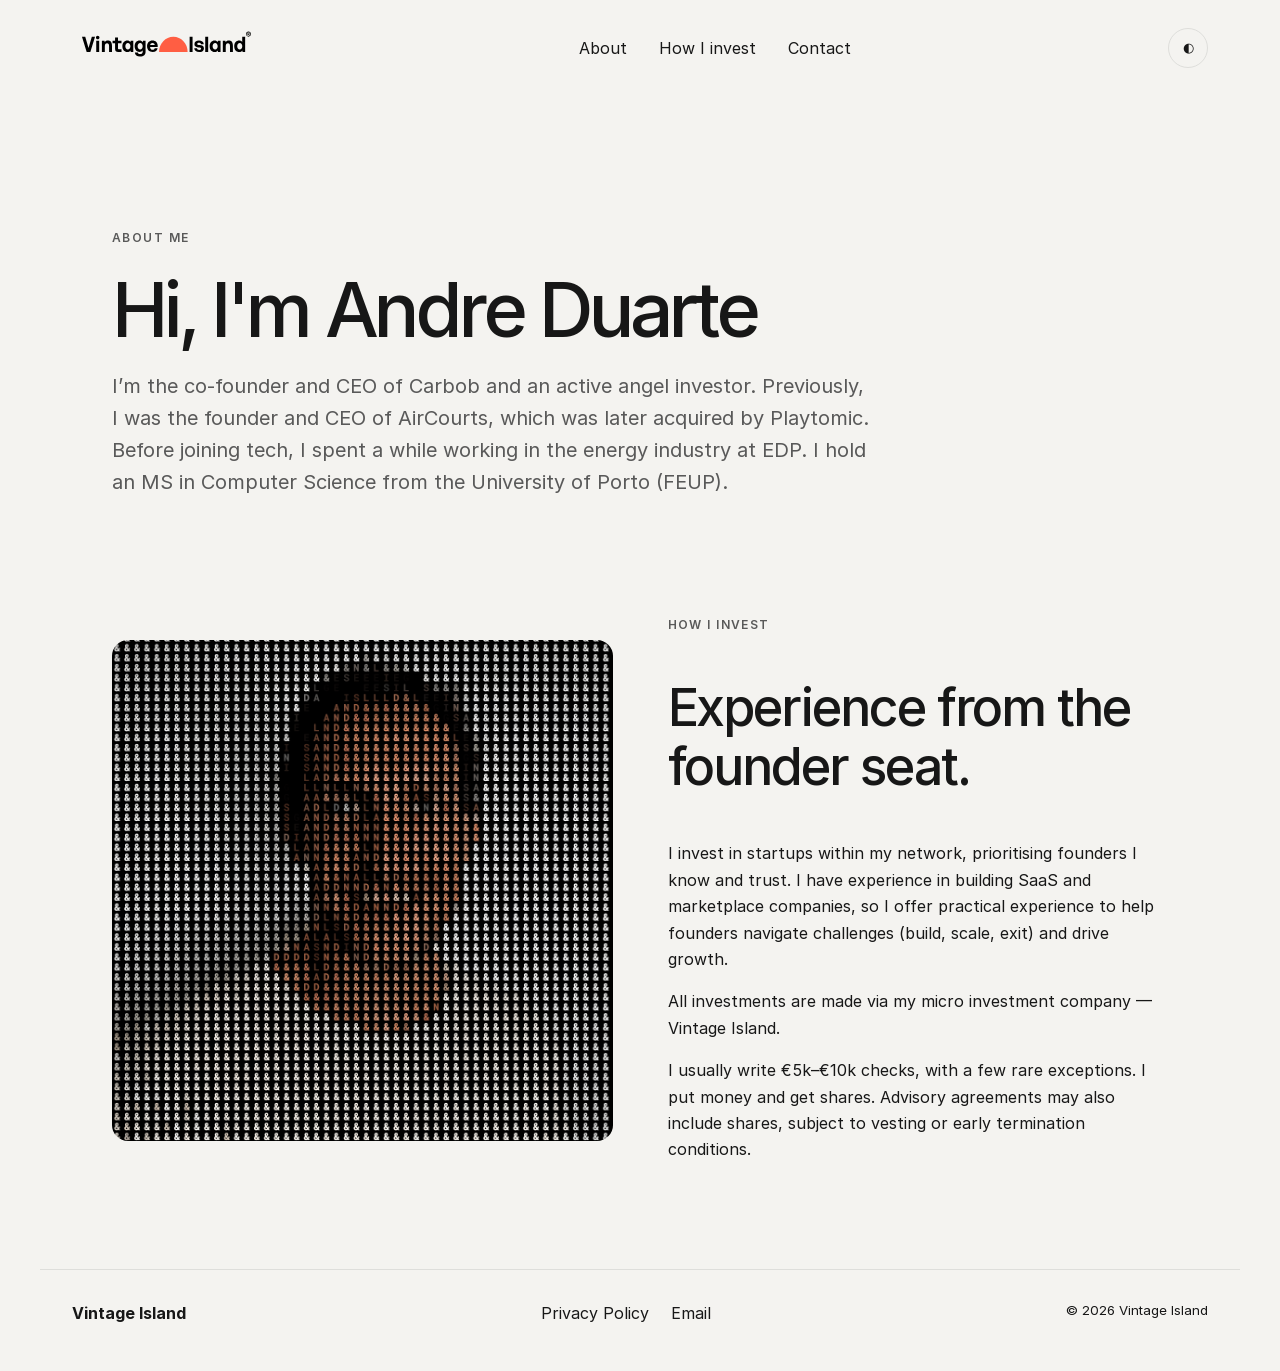
==== about-2/index.html @ cdbdab21 "Movi a pasta toda para a raiz" ====
<!doctype html><html lang="en"><head><meta charset="utf-8"><meta name="viewport" content="width=device-width,initial-scale=1"><title>About — Vintage Island</title><meta name="description" content="Vintage Island — angel investing for SaaS and marketplace founders."><link rel="canonical" href="https://www.vintageisland.capital/about-2/"><link rel="icon" href="/favicon.svg"><link rel="stylesheet" href="/styles.css"><script defer src="/app.js"></script></head><body><header class="site-header"><a class="brand" href="/"><img src="/logos/vintage-island.svg" alt="Vintage Island"></a><nav><a href="/about-2/">About</a><a href="/projects/">How I invest</a><a href="/contact/">Contact</a></nav><button class="theme-toggle" aria-label="Toggle theme">◐</button><button class="menu-toggle" aria-label="Menu">☰</button></header><main class="container"><section class="page-intro"><p class="eyebrow">About me</p><h1>Hi, I'm Andre Duarte</h1><p class="lead">I’m the co-founder and CEO of Carbob and an active angel investor. Previously, I was the founder and CEO of AirCourts, which was later acquired by Playtomic. Before joining tech, I spent a while working in the energy industry at EDP. I hold an MS in Computer Science from the University of Porto (FEUP).</p></section><section class="split"><img src="/website-images/about-2-image.png" alt="About Andre"><div><p class="eyebrow">How I invest</p><h2>Experience from the founder seat.</h2><p>I invest in startups within my network, prioritising founders I know and trust. I have experience in building SaaS and marketplace companies, so I offer practical experience to help founders navigate challenges (build, scale, exit) and drive growth.</p><p>All investments are made via my micro investment company — Vintage Island.</p><p>I usually write €5k–€10k checks, with a few rare exceptions. I put money and get shares. Advisory agreements may also include shares, subject to vesting or early termination conditions.</p></div></section></main><footer class="site-footer"><strong>Vintage Island</strong><div class="footer-links"><a href="/privacy-policy/">Privacy Policy</a><a href="mailto:oandreduarte@gmail.com">Email</a></div><small>© <span data-year></span> Vintage Island</small></footer></body></html>
---- styles.css ----
@font-face{font-family:Inter;src:url('/fonts/inter-400.woff2')}@font-face{font-family:Inter;src:url('/fonts/inter-500.woff2');font-weight:500}@font-face{font-family:Inter;src:url('/fonts/inter-600.woff2');font-weight:600}@font-face{font-family:Inter;src:url('/fonts/inter-700.woff2');font-weight:700}
:root{--bg:#f4f3f0;--surface:#fff;--text:#171717;--muted:#595959;--accent:#ff5e43;--line:#dededb}*{box-sizing:border-box}body{margin:0;background:var(--bg);color:var(--text);font:16px/1.65 Inter,Arial,sans-serif}body.dark{--bg:#141414;--surface:#202020;--text:#f5f5f5;--muted:#b5b5b5;--line:#3a3a3a}a{color:inherit}.site-header{max-width:1200px;margin:auto;padding:26px 32px;display:flex;align-items:center;justify-content:space-between;gap:24px}.brand img{width:190px;max-height:48px;object-fit:contain;object-position:left}.site-header nav{display:flex;gap:32px}.site-header nav a,.footer-links a{text-decoration:none}.theme-toggle,.menu-toggle{background:none;border:1px solid var(--line);border-radius:50%;width:40px;height:40px;color:var(--text);cursor:pointer}.menu-toggle{display:none}.container{max-width:1120px;margin:auto;padding:45px 32px 90px}.hero,.page-intro{max-width:850px;padding:75px 0 85px}.eyebrow{font-size:12px;text-transform:uppercase;letter-spacing:.12em;color:var(--muted);font-weight:600}.hero h1,.page-intro h1{font-size:clamp(44px,7vw,76px);line-height:1.08;letter-spacing:-.055em;font-weight:500;margin:20px 0}.hero em{font-style:normal;color:var(--accent)}.lead{font-size:20px;line-height:1.6;color:var(--muted);max-width:760px}.section{padding:50px 0 80px}.section h2,.cta h2,.split h2{font-size:clamp(34px,5vw,52px);line-height:1.15;letter-spacing:-.04em;font-weight:500}.portfolio-grid{display:grid;grid-template-columns:repeat(2,1fr);gap:18px}.portfolio-card{min-height:175px;padding:28px;background:var(--surface);border:1px solid var(--line);border-radius:16px;text-decoration:none;display:flex;flex-direction:column;justify-content:space-between}.portfolio-card img{max-width:190px;max-height:58px;object-fit:contain;object-position:left}.portfolio-card span{font-size:14px;color:var(--muted)}.cta{margin:65px 0;padding:48px;background:var(--accent);border-radius:20px;color:#171717}.button{display:inline-block;background:#171717;color:white;padding:13px 24px;border-radius:30px;text-decoration:none;font-weight:600;border:0}.split{display:grid;grid-template-columns:1fr 1fr;gap:55px;align-items:center}.split img,.project-image{width:100%;border-radius:16px}.project-hero{padding:35px 0}.company-logo{max-width:260px;max-height:100px;object-fit:contain;object-position:left}.project-facts{display:grid;grid-template-columns:1fr 1fr;gap:20px 50px}.project-facts article{border-top:1px solid var(--line);padding:20px 0}.contact-form{max-width:650px;display:grid;gap:20px}.contact-form label{display:grid;gap:8px}.contact-form input:not([type=checkbox]),.contact-form textarea{padding:14px;border:1px solid var(--line);border-radius:9px;background:var(--surface);color:var(--text);font:inherit}.consent{display:flex!important;align-items:center;font-size:14px}.site-footer{max-width:1200px;margin:auto;border-top:1px solid var(--line);padding:30px 32px 45px;display:flex;justify-content:space-between;gap:20px;flex-wrap:wrap}.footer-links{display:flex;gap:22px}.muted{color:var(--muted)}@media(max-width:760px){.site-header{padding:20px}.brand img{width:160px}.site-header nav{display:none;position:absolute;top:75px;left:20px;right:20px;background:var(--surface);padding:20px;border:1px solid var(--line);border-radius:12px;z-index:5;flex-direction:column}.site-header nav.open{display:flex}.menu-toggle{display:block}.container{padding:25px 20px 65px}.hero,.page-intro{padding:55px 0}.lead{font-size:18px}.portfolio-grid,.split,.project-facts{grid-template-columns:1fr}.cta{padding:30px 24px}.site-footer{padding:25px 20px}}
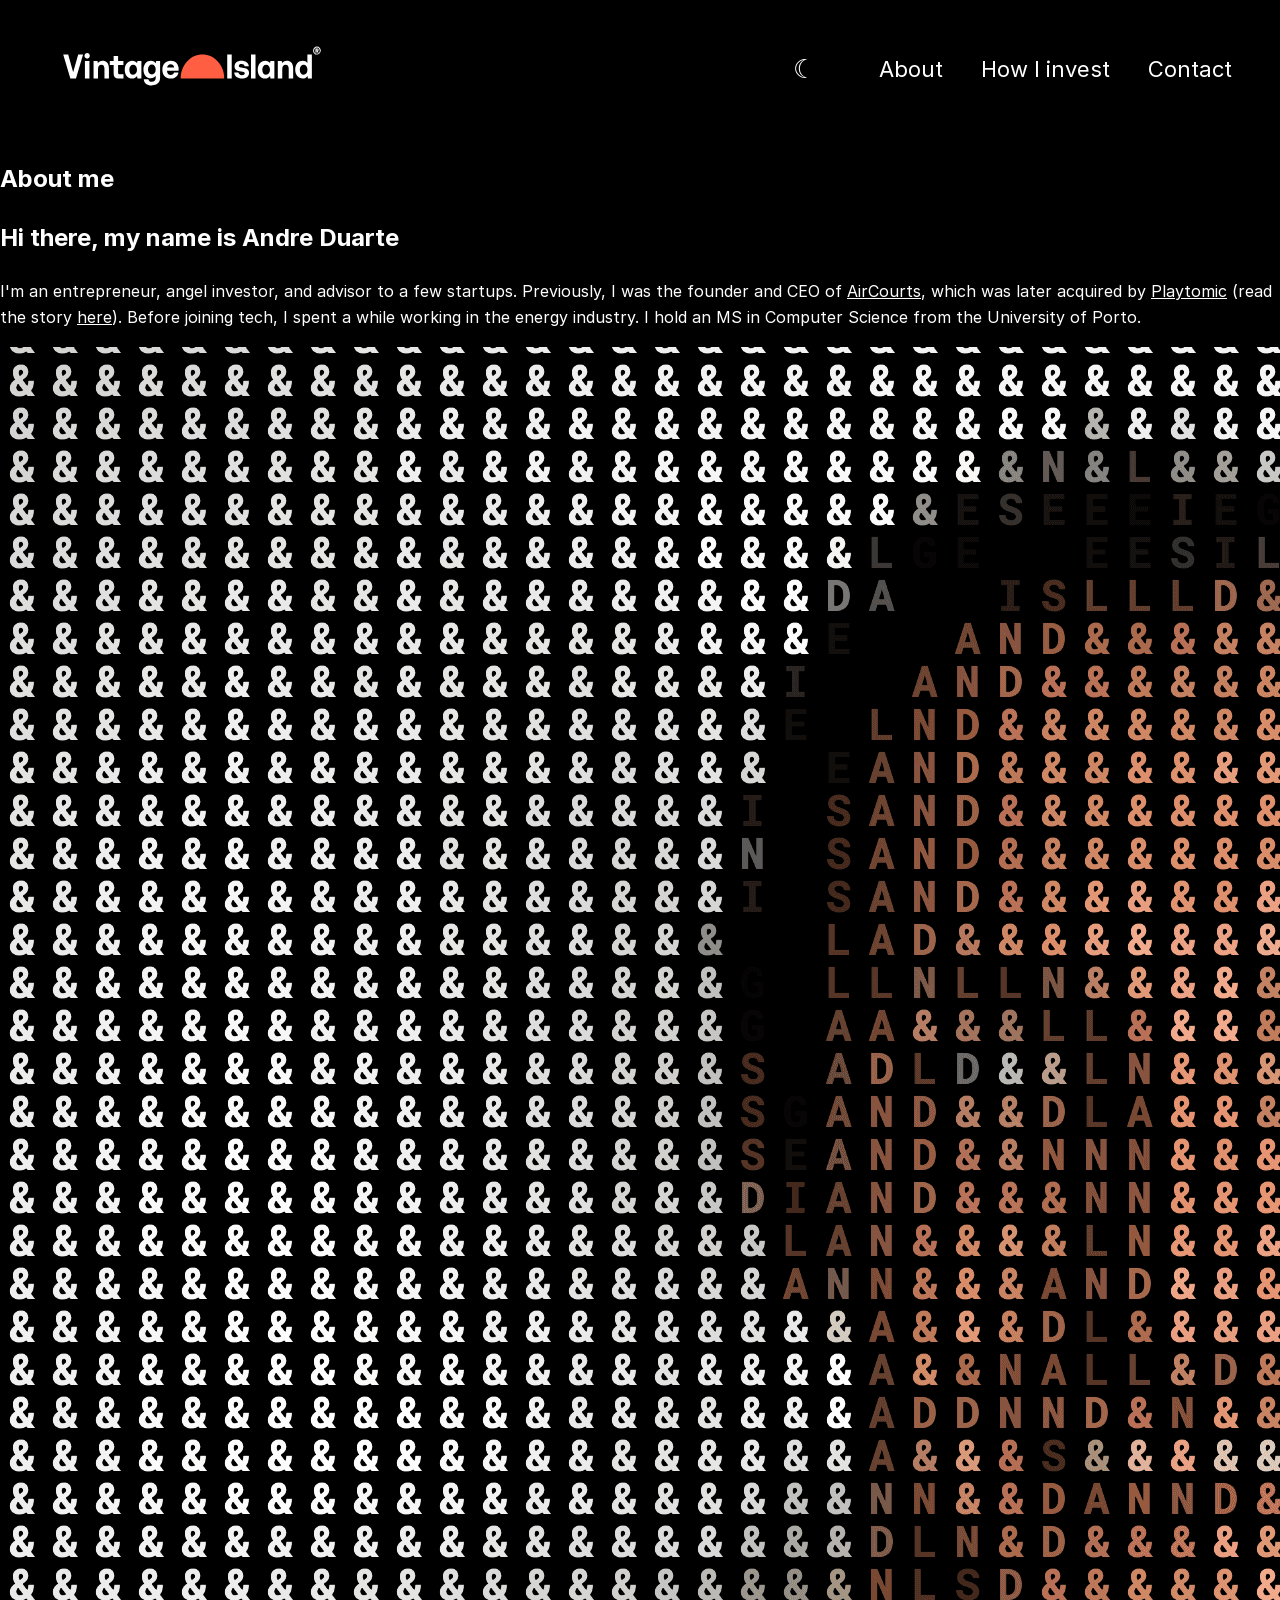
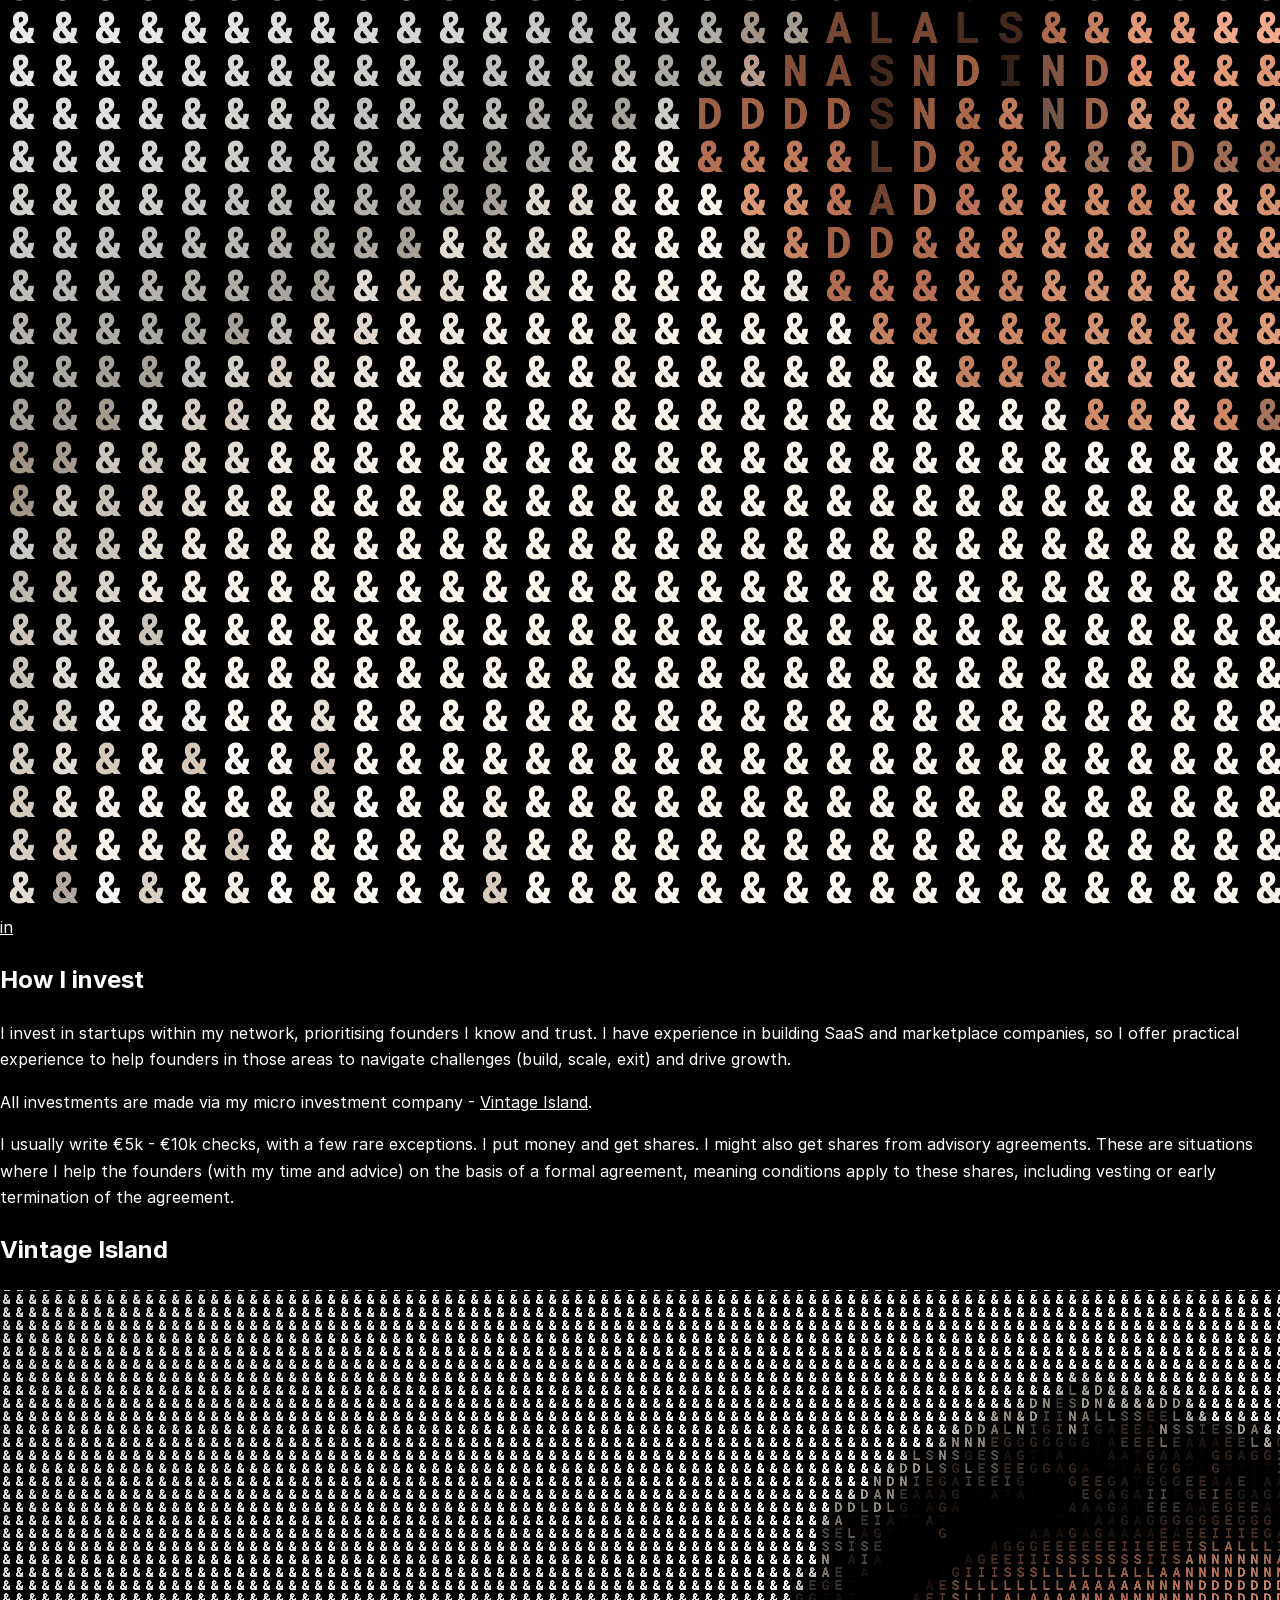
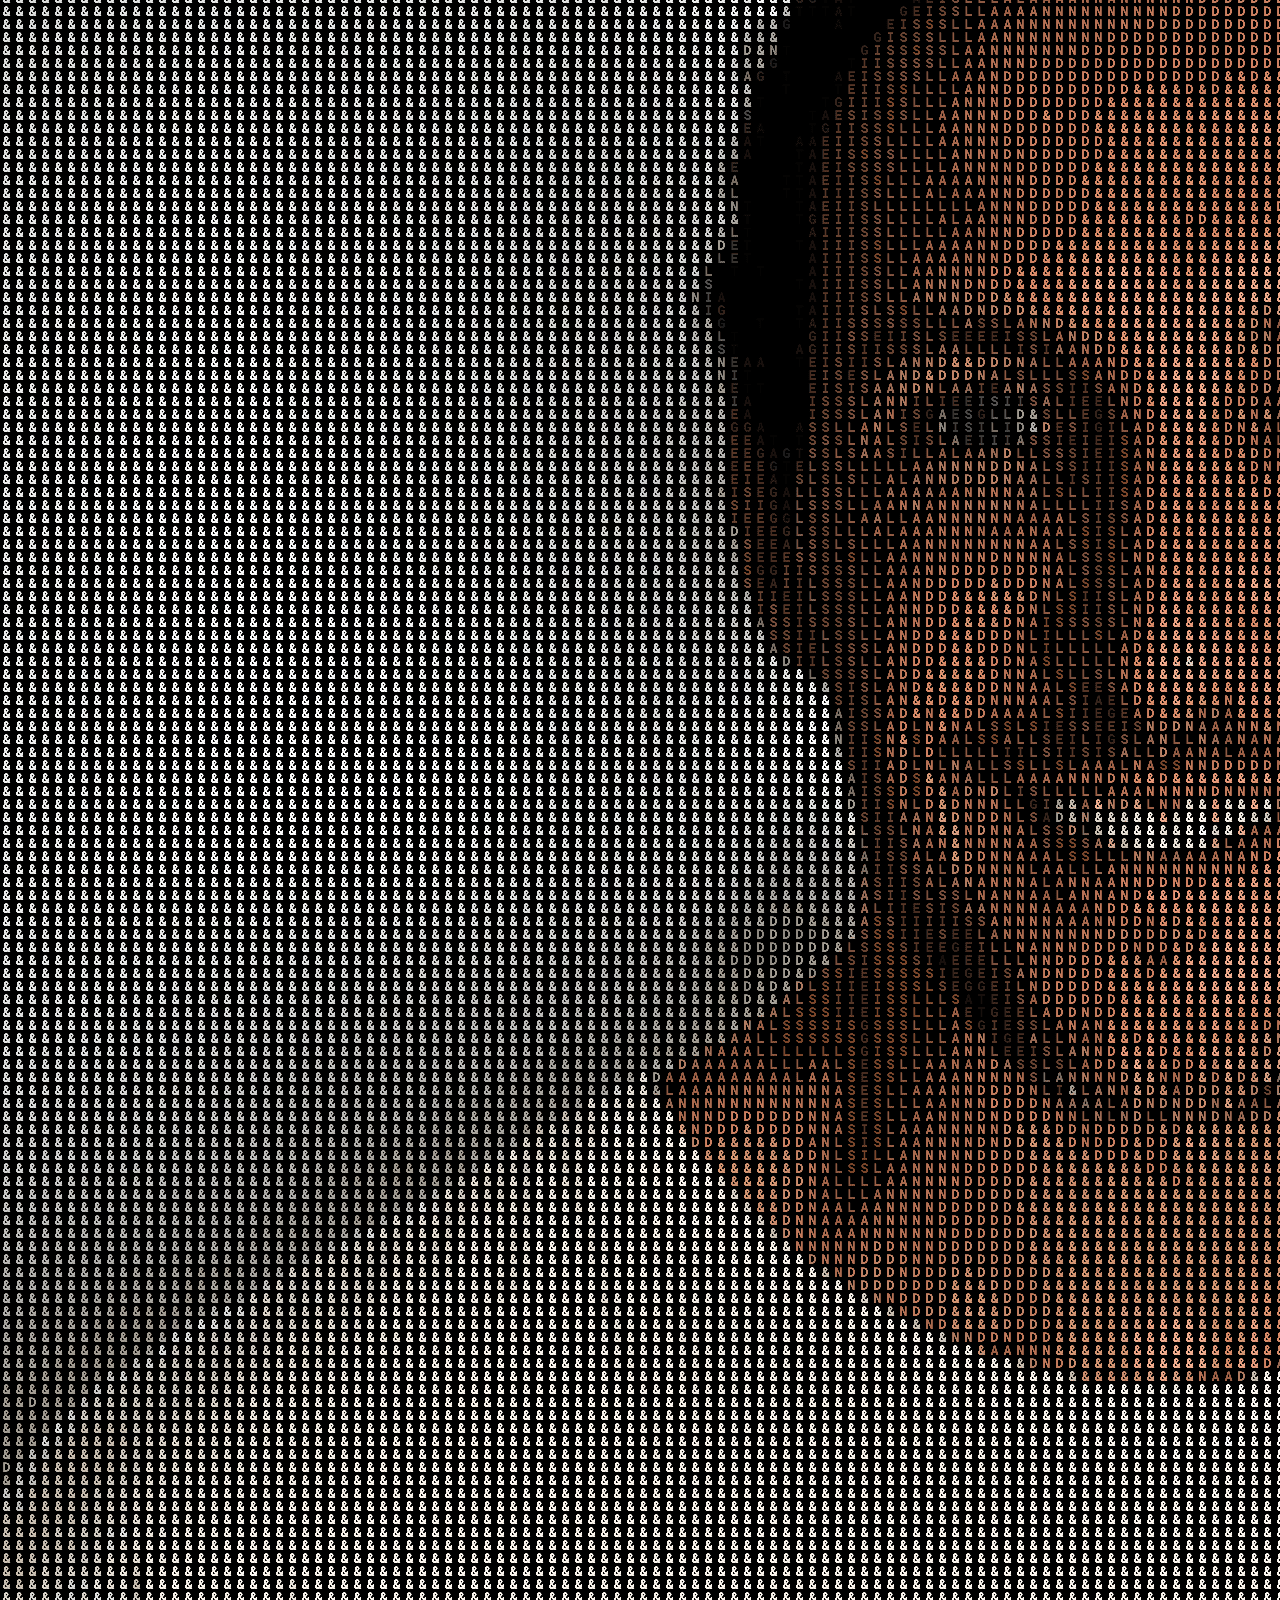
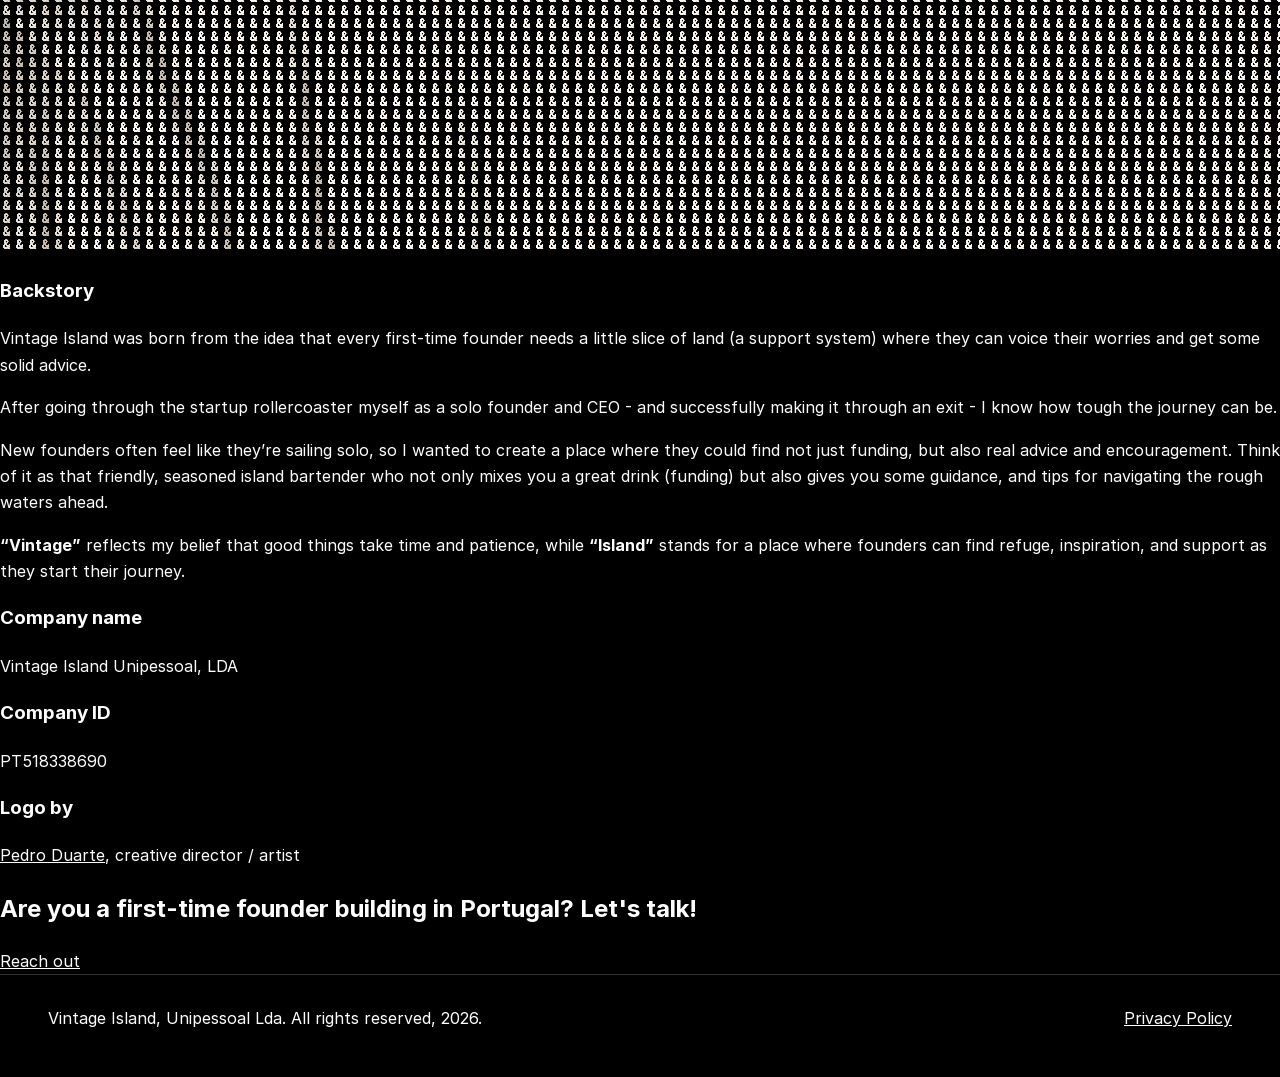
==== commit 3d061627: "Rebuild About page from Framer reference screenshots" ====
--- a/about-2/index.html
+++ b/about-2/index.html
@@ -1 +1,57 @@
-<!doctype html><html lang="en"><head><meta charset="utf-8"><meta name="viewport" content="width=device-width,initial-scale=1"><title>About — Vintage Island</title><meta name="description" content="Vintage Island — angel investing for SaaS and marketplace founders."><link rel="canonical" href="https://www.vintageisland.capital/about-2/"><link rel="icon" href="/favicon.svg"><link rel="stylesheet" href="/styles.css"><script defer src="/app.js"></script></head><body><header class="site-header"><a class="brand" href="/"><img src="/logos/vintage-island.svg" alt="Vintage Island"></a><nav><a href="/about-2/">About</a><a href="/projects/">How I invest</a><a href="/contact/">Contact</a></nav><button class="theme-toggle" aria-label="Toggle theme">◐</button><button class="menu-toggle" aria-label="Menu">☰</button></header><main class="container"><section class="page-intro"><p class="eyebrow">About me</p><h1>Hi, I'm Andre Duarte</h1><p class="lead">I’m the co-founder and CEO of Carbob and an active angel investor. Previously, I was the founder and CEO of AirCourts, which was later acquired by Playtomic. Before joining tech, I spent a while working in the energy industry at EDP. I hold an MS in Computer Science from the University of Porto (FEUP).</p></section><section class="split"><img src="/website-images/about-2-image.png" alt="About Andre"><div><p class="eyebrow">How I invest</p><h2>Experience from the founder seat.</h2><p>I invest in startups within my network, prioritising founders I know and trust. I have experience in building SaaS and marketplace companies, so I offer practical experience to help founders navigate challenges (build, scale, exit) and drive growth.</p><p>All investments are made via my micro investment company — Vintage Island.</p><p>I usually write €5k–€10k checks, with a few rare exceptions. I put money and get shares. Advisory agreements may also include shares, subject to vesting or early termination conditions.</p></div></section></main><footer class="site-footer"><strong>Vintage Island</strong><div class="footer-links"><a href="/privacy-policy/">Privacy Policy</a><a href="mailto:oandreduarte@gmail.com">Email</a></div><small>© <span data-year></span> Vintage Island</small></footer></body></html>+<!doctype html>
+<html lang="en">
+<head>
+<meta charset="utf-8"><meta name="viewport" content="width=device-width,initial-scale=1">
+<title>About — Vintage Island</title>
+<meta name="description" content="About Andre Duarte, entrepreneur, angel investor and advisor.">
+<link rel="canonical" href="https://www.vintageisland.capital/about-2/">
+<link rel="icon" type="image/svg+xml" href="/favicon-dark.svg">
+<link rel="stylesheet" href="/styles.css"><script defer src="/app.js"></script>
+</head>
+<body class="about-page">
+<header class="site-header">
+<a class="brand" href="/"><img src="/logos/vintage-island.svg" alt="Vintage Island"></a>
+<nav><a href="/about-2/" aria-current="page">About</a><a href="/projects/">How I invest</a><a href="/contact/">Contact</a></nav>
+<button class="theme-toggle" aria-label="Switch to light theme">☾</button><button class="menu-toggle" aria-label="Menu">☰</button>
+</header>
+<main class="about-container">
+<section class="about-row about-me">
+<h2>About me</h2>
+<div class="about-content">
+<h1>Hi there, my name is Andre Duarte</h1>
+<p>I'm an entrepreneur, angel investor, and advisor to a few startups. Previously, I was the founder and CEO of <a href="/aircourts/">AirCourts</a>, which was later acquired by <a href="https://playtomic.io/" target="_blank" rel="noopener">Playtomic</a> (read the story <a href="/aircourts/">here</a>). Before joining tech, I spent a while working in the energy industry. I hold an MS in Computer Science from the University of Porto.</p>
+<img class="about-portrait" src="/website-images/about-2-image.png" alt="Andre Duarte">
+<a class="linkedin-link" href="https://www.linkedin.com/" target="_blank" rel="noopener" aria-label="LinkedIn"><span>in</span></a>
+</div>
+</section>
+<section class="about-row how-invest">
+<h2>How I invest</h2>
+<div class="about-content">
+<p>I invest in startups within my network, prioritising founders I know and trust. I have experience in building SaaS and marketplace companies, so I offer practical experience to help founders in those areas to navigate challenges (build, scale, exit) and drive growth.</p>
+<p>All investments are made via my micro investment company - <a href="/">Vintage Island</a>.</p>
+<p>I usually write €5k - €10k checks, with a few rare exceptions. I put money and get shares. I might also get shares from advisory agreements. These are situations where I help the founders (with my time and advice) on the basis of a formal agreement, meaning conditions apply to these shares, including vesting or early termination of the agreement.</p>
+</div>
+</section>
+<section class="about-row vintage-island">
+<h2>Vintage Island</h2>
+<div class="about-content">
+<img class="backstory-image" src="/website-images/about-2-image-2.png" alt="Vintage Island backstory">
+<h3>Backstory</h3>
+<p>Vintage Island was born from the idea that every first-time founder needs a little slice of land (a support system) where they can voice their worries and get some solid advice.</p>
+<p>After going through the startup rollercoaster myself as a solo founder and CEO - and successfully making it through an exit - I know how tough the journey can be.</p>
+<p>New founders often feel like they’re sailing solo, so I wanted to create a place where they could find not just funding, but also real advice and encouragement. Think of it as that friendly, seasoned island bartender who not only mixes you a great drink (funding) but also gives you some guidance, and tips for navigating the rough waters ahead.</p>
+<p><strong>“Vintage”</strong> reflects my belief that good things take time and patience, while <strong>“Island”</strong> stands for a place where founders can find refuge, inspiration, and support as they start their journey.</p>
+<div class="company-details">
+<h3>Company name</h3><p>Vintage Island Unipessoal, LDA</p>
+<h3>Company ID</h3><p>PT518338690</p>
+<h3>Logo by</h3><p><a href="#">Pedro Duarte</a>, creative director / artist</p>
+</div>
+</div>
+</section>
+<section class="about-cta">
+<h2>Are you a first-time founder building in Portugal? Let's talk!</h2>
+<a href="/contact/" class="about-cta-button">Reach out</a>
+</section>
+</main>
+<footer class="site-footer about-footer"><span>Vintage Island, Unipessoal Lda. All rights reserved, 2026.</span><a href="/privacy-policy/">Privacy Policy</a></footer>
+</body></html>
--- a/styles.css
+++ b/styles.css
@@ -1,3 +1,99 @@
+@font-face{font-family:Inter;src:url('/fonts/inter-400.woff2')}@font-face{font-family:Inter;src:url('/fonts/inter-500.woff2');font-weight:500}@font-face{font-family:Inter;src:url('/fonts/inter-600.woff2');font-weight:600}@font-face{font-family:Inter;src:url('/fonts/inter-700.woff2');font-weight:700}
+:root{--bg:#000;--surface:#111;--text:#fff;--muted:#e5e5e5;--accent:#ff5e43;--line:#333}
+*{box-sizing:border-box}body{margin:0;background:var(--bg);color:var(--text);font:16px/1.65 Inter,Arial,sans-serif;transition:background .2s,color .2s}
+body.light{--bg:#f4f3f0;--surface:#fff;--text:#171717;--muted:#595959;--line:#dededb}
+a{color:inherit}.site-header{max-width:1480px;margin:auto;padding:38px 48px;display:flex;align-items:center;justify-content:space-between;gap:24px}
+.brand img{width:290px;max-height:58px;object-fit:contain;object-position:left}
+.site-header nav{display:flex;gap:38px;order:3}.site-header nav a,.footer-links a{text-decoration:none;font-size:22px}
+.theme-toggle,.menu-toggle{background:none;border:0;border-radius:50%;width:42px;height:42px;color:var(--text);cursor:pointer;font-size:26px;display:grid;place-items:center}
+.theme-toggle{order:2;margin-left:auto;margin-right:30px}.menu-toggle{display:none}
+.container{max-width:1420px;margin:auto;padding:45px 32px 90px}
+.hero,.page-intro{max-width:850px;padding:75px 0 85px}.eyebrow{font-size:12px;text-transform:uppercase;letter-spacing:.12em;color:var(--muted);font-weight:600}
+.hero h1,.page-intro h1{font-size:clamp(44px,7vw,76px);line-height:1.08;letter-spacing:-.055em;font-weight:500;margin:20px 0}
+.hero em{font-style:normal;color:var(--accent)}.lead{font-size:20px;line-height:1.6;color:var(--muted);max-width:760px}
+.section{padding:50px 0 80px}.section h2,.cta h2,.split h2{font-size:clamp(34px,5vw,52px);line-height:1.15;letter-spacing:-.04em;font-weight:500}
+.portfolio-grid{display:grid;grid-template-columns:repeat(2,1fr);gap:18px}.portfolio-card{min-height:175px;padding:28px;background:var(--surface);border:1px solid var(--line);border-radius:16px;text-decoration:none;display:flex;flex-direction:column;justify-content:space-between}
+.portfolio-card img{max-width:190px;max-height:58px;object-fit:contain;object-position:left}.portfolio-card span{font-size:14px;color:var(--muted)}
+.cta{margin:65px 0;padding:48px;background:var(--accent);border-radius:20px;color:#171717}.button{display:inline-block;background:#171717;color:white;padding:13px 24px;border-radius:30px;text-decoration:none;font-weight:600;border:0}
+.split{display:grid;grid-template-columns:1fr 1fr;gap:55px;align-items:center}.split img,.project-image{width:100%;border-radius:16px}
+.project-hero{padding:35px 0}.company-logo{max-width:260px;max-height:100px;object-fit:contain;object-position:left}
+.project-facts{display:grid;grid-template-columns:1fr 1fr;gap:20px 50px}.project-facts article{border-top:1px solid var(--line);padding:20px 0}
+.contact-form{max-width:650px;display:grid;gap:20px}.contact-form label{display:grid;gap:8px}
+.contact-form input:not([type=checkbox]),.contact-form textarea{padding:14px;border:1px solid var(--line);border-radius:9px;background:var(--surface);color:var(--text);font:inherit}
+.consent{display:flex!important;align-items:center;font-size:14px}.site-footer{max-width:1480px;margin:auto;border-top:1px solid var(--line);padding:30px 48px 45px;display:flex;justify-content:space-between;gap:20px;flex-wrap:wrap}
+.footer-links{display:flex;gap:22px}.muted{color:var(--muted)}
+/* Homepage layout matched to the original Framer composition */
+.home .container{max-width:1420px;padding:0 48px 90px}
+.home .hero{max-width:none;text-align:center;padding:128px 0 0;margin:0 auto}
+.home .hero .eyebrow{display:none}
+.home .hero h1{max-width:900px;margin:0 auto;font-size:clamp(54px,4.35vw,74px);line-height:1.16;letter-spacing:-.045em;font-weight:400}
+.home .hero h1 em{color:inherit;font-style:normal}
+.home .hero .lead{max-width:1260px;margin:132px auto 0;font-size:27px;line-height:1.42;color:var(--text);font-weight:400}
+.home .hero>a{display:none}
+.home .section{padding:160px 0 80px}
+.home .section>.eyebrow{display:none}
+.home .section h2{text-align:center;font-size:clamp(42px,4vw,58px);font-weight:400;letter-spacing:-.035em;margin:0 0 80px}
+.home .portfolio-grid{grid-template-columns:repeat(2,minmax(0,1fr));gap:28px}
+.home .portfolio-card{background:transparent;border:0;border-radius:0;padding:0;min-height:300px}
+.home .portfolio-card img{max-width:240px;max-height:75px}
+@media(max-width:760px){
+.site-header{padding:28px 28px}.brand img{width:290px;max-width:58vw}.site-header nav{display:none;position:absolute;top:95px;left:20px;right:20px;background:var(--surface);padding:20px;border:1px solid var(--line);border-radius:12px;z-index:5;flex-direction:column}.site-header nav.open{display:flex}
+.theme-toggle{margin-left:auto;margin-right:22px}.menu-toggle{display:grid}
+.container{padding:25px 20px 65px}.hero,.page-intro{padding:55px 0}.lead{font-size:18px}
+.portfolio-grid,.split,.project-facts{grid-template-columns:1fr}.cta{padding:30px 24px}.site-footer{padding:25px 20px}
+.home .container{padding:0 28px 60px}.home .hero{padding:190px 0 0}
+.home .hero h1{font-size:clamp(42px,8.5vw,58px);line-height:1.3;letter-spacing:-.04em}
+.home .hero .lead{font-size:27px;line-height:1.5;margin:112px auto 0}
+.home .section{padding:190px 0 60px}.home .section h2{font-size:48px;margin-bottom:80px}
+.home .portfolio-grid{grid-template-columns:1fr}.home .portfolio-card{min-height:260px}
+}
 
-@font-face{font-family:Inter;src:url('/fonts/inter-400.woff2')}@font-face{font-family:Inter;src:url('/fonts/inter-500.woff2');font-weight:500}@font-face{font-family:Inter;src:url('/fonts/inter-600.woff2');font-weight:600}@font-face{font-family:Inter;src:url('/fonts/inter-700.woff2');font-weight:700}
-:root{--bg:#f4f3f0;--surface:#fff;--text:#171717;--muted:#595959;--accent:#ff5e43;--line:#dededb}*{box-sizing:border-box}body{margin:0;background:var(--bg);color:var(--text);font:16px/1.65 Inter,Arial,sans-serif}body.dark{--bg:#141414;--surface:#202020;--text:#f5f5f5;--muted:#b5b5b5;--line:#3a3a3a}a{color:inherit}.site-header{max-width:1200px;margin:auto;padding:26px 32px;display:flex;align-items:center;justify-content:space-between;gap:24px}.brand img{width:190px;max-height:48px;object-fit:contain;object-position:left}.site-header nav{display:flex;gap:32px}.site-header nav a,.footer-links a{text-decoration:none}.theme-toggle,.menu-toggle{background:none;border:1px solid var(--line);border-radius:50%;width:40px;height:40px;color:var(--text);cursor:pointer}.menu-toggle{display:none}.container{max-width:1120px;margin:auto;padding:45px 32px 90px}.hero,.page-intro{max-width:850px;padding:75px 0 85px}.eyebrow{font-size:12px;text-transform:uppercase;letter-spacing:.12em;color:var(--muted);font-weight:600}.hero h1,.page-intro h1{font-size:clamp(44px,7vw,76px);line-height:1.08;letter-spacing:-.055em;font-weight:500;margin:20px 0}.hero em{font-style:normal;color:var(--accent)}.lead{font-size:20px;line-height:1.6;color:var(--muted);max-width:760px}.section{padding:50px 0 80px}.section h2,.cta h2,.split h2{font-size:clamp(34px,5vw,52px);line-height:1.15;letter-spacing:-.04em;font-weight:500}.portfolio-grid{display:grid;grid-template-columns:repeat(2,1fr);gap:18px}.portfolio-card{min-height:175px;padding:28px;background:var(--surface);border:1px solid var(--line);border-radius:16px;text-decoration:none;display:flex;flex-direction:column;justify-content:space-between}.portfolio-card img{max-width:190px;max-height:58px;object-fit:contain;object-position:left}.portfolio-card span{font-size:14px;color:var(--muted)}.cta{margin:65px 0;padding:48px;background:var(--accent);border-radius:20px;color:#171717}.button{display:inline-block;background:#171717;color:white;padding:13px 24px;border-radius:30px;text-decoration:none;font-weight:600;border:0}.split{display:grid;grid-template-columns:1fr 1fr;gap:55px;align-items:center}.split img,.project-image{width:100%;border-radius:16px}.project-hero{padding:35px 0}.company-logo{max-width:260px;max-height:100px;object-fit:contain;object-position:left}.project-facts{display:grid;grid-template-columns:1fr 1fr;gap:20px 50px}.project-facts article{border-top:1px solid var(--line);padding:20px 0}.contact-form{max-width:650px;display:grid;gap:20px}.contact-form label{display:grid;gap:8px}.contact-form input:not([type=checkbox]),.contact-form textarea{padding:14px;border:1px solid var(--line);border-radius:9px;background:var(--surface);color:var(--text);font:inherit}.consent{display:flex!important;align-items:center;font-size:14px}.site-footer{max-width:1200px;margin:auto;border-top:1px solid var(--line);padding:30px 32px 45px;display:flex;justify-content:space-between;gap:20px;flex-wrap:wrap}.footer-links{display:flex;gap:22px}.muted{color:var(--muted)}@media(max-width:760px){.site-header{padding:20px}.brand img{width:160px}.site-header nav{display:none;position:absolute;top:75px;left:20px;right:20px;background:var(--surface);padding:20px;border:1px solid var(--line);border-radius:12px;z-index:5;flex-direction:column}.site-header nav.open{display:flex}.menu-toggle{display:block}.container{padding:25px 20px 65px}.hero,.page-intro{padding:55px 0}.lead{font-size:18px}.portfolio-grid,.split,.project-facts{grid-template-columns:1fr}.cta{padding:30px 24px}.site-footer{padding:25px 20px}}
+/* Final homepage portfolio section — aligned to the original Framer page */
+.home .portfolio-section{max-width:1142px;margin:0 auto;padding:110px 0 0}
+.home .portfolio-section h2{font-size:54px;line-height:1.2;margin:0 0 132px;text-align:center;font-weight:400;letter-spacing:-.04em}
+.home .portfolio-grid{display:grid;grid-template-columns:repeat(2,minmax(0,1fr));column-gap:68px;row-gap:88px}
+.home .portfolio-card{display:block;min-height:0;padding:0;text-decoration:none;background:transparent;border:0}
+.home .portfolio-card>img{display:block;width:100%;height:auto;aspect-ratio:1.445;object-fit:cover;border-radius:12px;max-width:none;max-height:none;margin:0 0 28px}
+.home .portfolio-meta{display:flex;align-items:center;justify-content:space-between;gap:16px}
+.home .portfolio-meta strong{font-size:30px;line-height:1.25;font-weight:500;letter-spacing:-.035em}
+.home .portfolio-card p{font-size:27px;line-height:1.45;color:var(--muted);margin:12px 0 0;font-weight:400}
+.home .exit-badge{display:inline-flex;align-items:center;justify-content:center;background:#ff5e43;color:#fff;border-radius:24px;padding:8px 19px;font-size:18px;line-height:1.25;font-weight:500}
+.home .home-footer{max-width:none;margin:180px auto 0;padding:26px max(48px,calc((100vw - 1456px)/2)) 76px;border-top:0;display:flex;justify-content:space-between;align-items:center;gap:24px;color:var(--muted);font-size:18px}
+.home .home-footer a{text-decoration:none;color:var(--text);font-size:18px}
+.home.light .portfolio-card p{color:#595959}
+@media(max-width:760px){
+ .home .portfolio-section{padding:180px 0 0}
+ .home .portfolio-section h2{font-size:48px;line-height:1.2;margin-bottom:80px}
+ .home .portfolio-grid{grid-template-columns:1fr;row-gap:72px}
+ .home .portfolio-card>img{aspect-ratio:1.445;margin-bottom:22px;border-radius:12px}
+ .home .portfolio-meta strong{font-size:27px}
+ .home .portfolio-card p{font-size:22px;line-height:1.45;margin-top:9px}
+ .home .exit-badge{font-size:16px;padding:7px 17px}
+ .home .home-footer{margin-top:130px;padding:24px 28px 48px;align-items:flex-start;font-size:14px}
+ .home .home-footer a{font-size:14px;white-space:nowrap}
+}
+
+/* Precision fixes from the Framer reference screenshots */
+.home .portfolio-section{
+  width:100%;
+  max-width:1142px;
+  box-sizing:border-box;
+  margin-left:auto;
+  margin-right:auto;
+}
+.home .portfolio-grid{
+  width:100%;
+  grid-template-columns:repeat(2,minmax(0,1fr));
+  column-gap:68px;
+  row-gap:88px;
+}
+.home .portfolio-card>img{box-sizing:border-box}
+.home .portfolio-card.numo-card>img{
+  object-fit:contain;
+  object-position:center;
+  background:#3d4261;
+}
+@media(max-width:760px){
+  .home .portfolio-section{width:100%;max-width:100%}
+  .home .portfolio-grid{grid-template-columns:minmax(0,1fr);column-gap:0;row-gap:72px}
+}
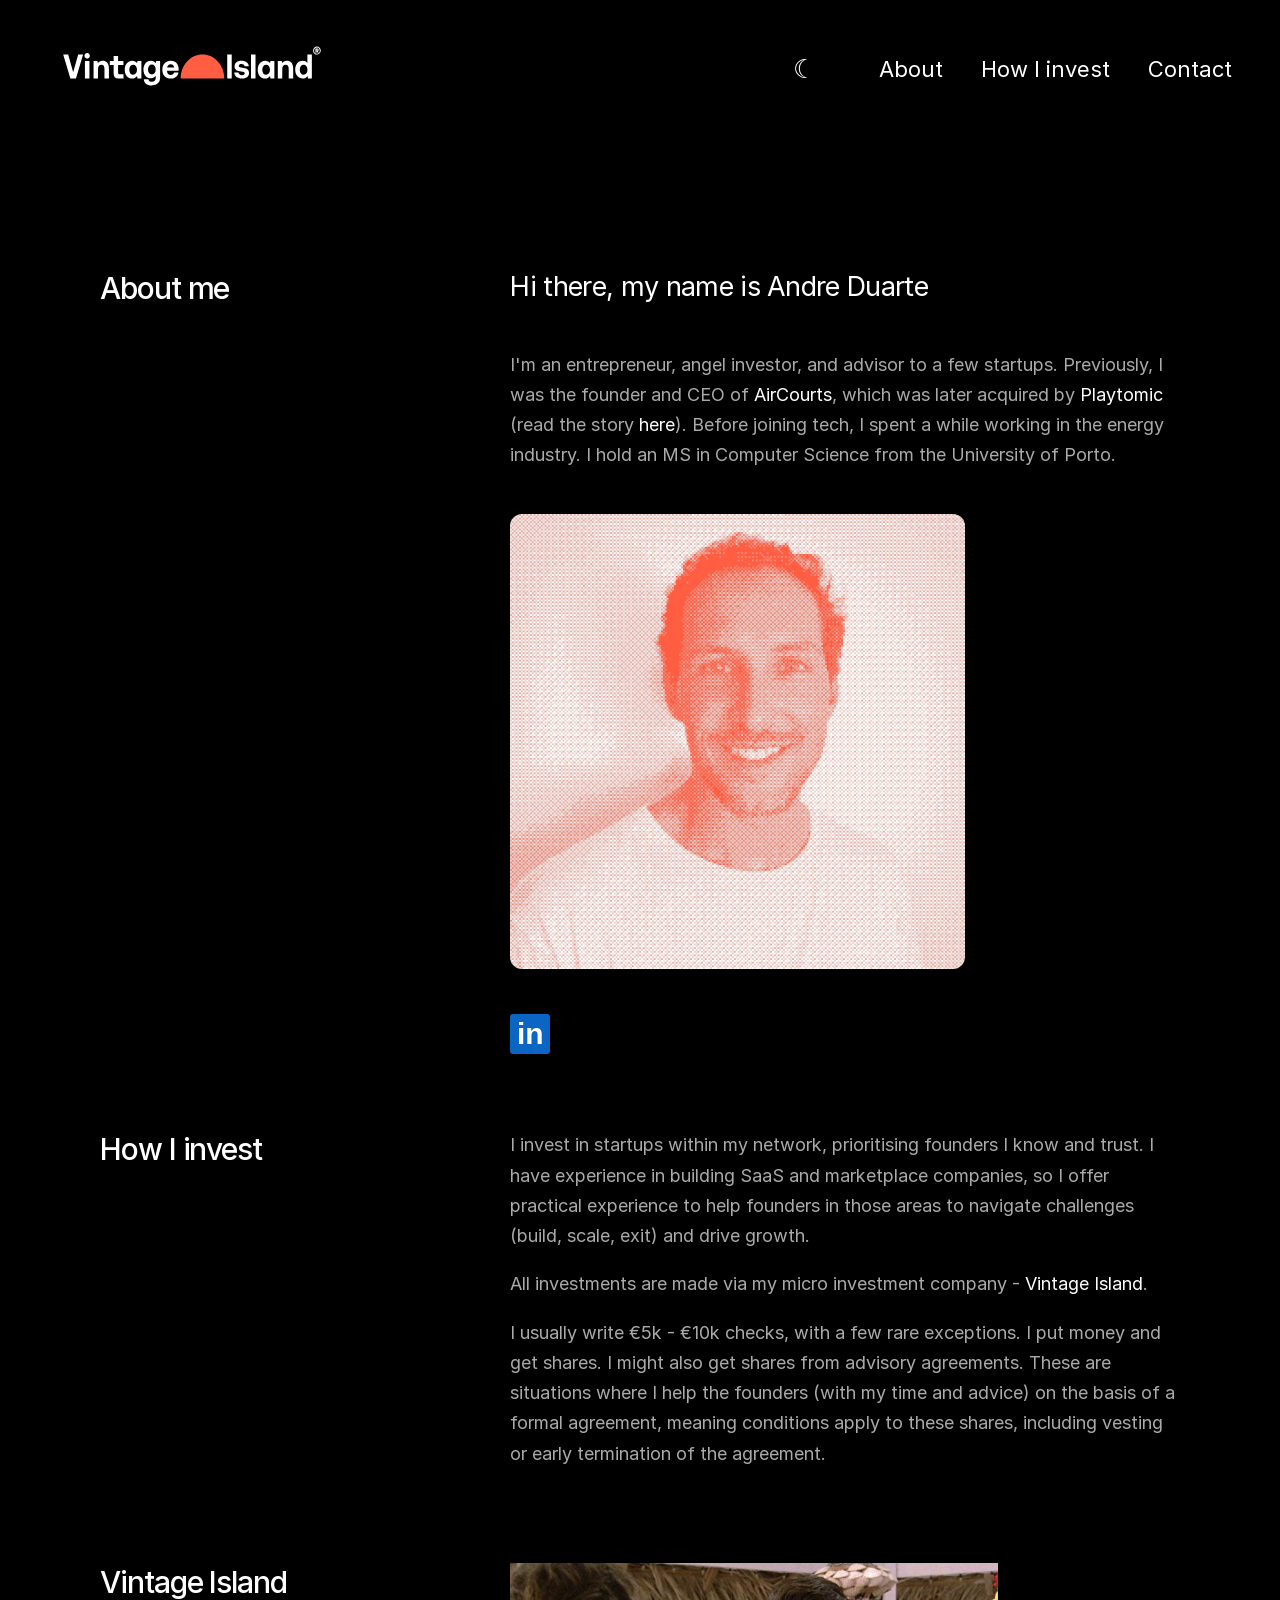
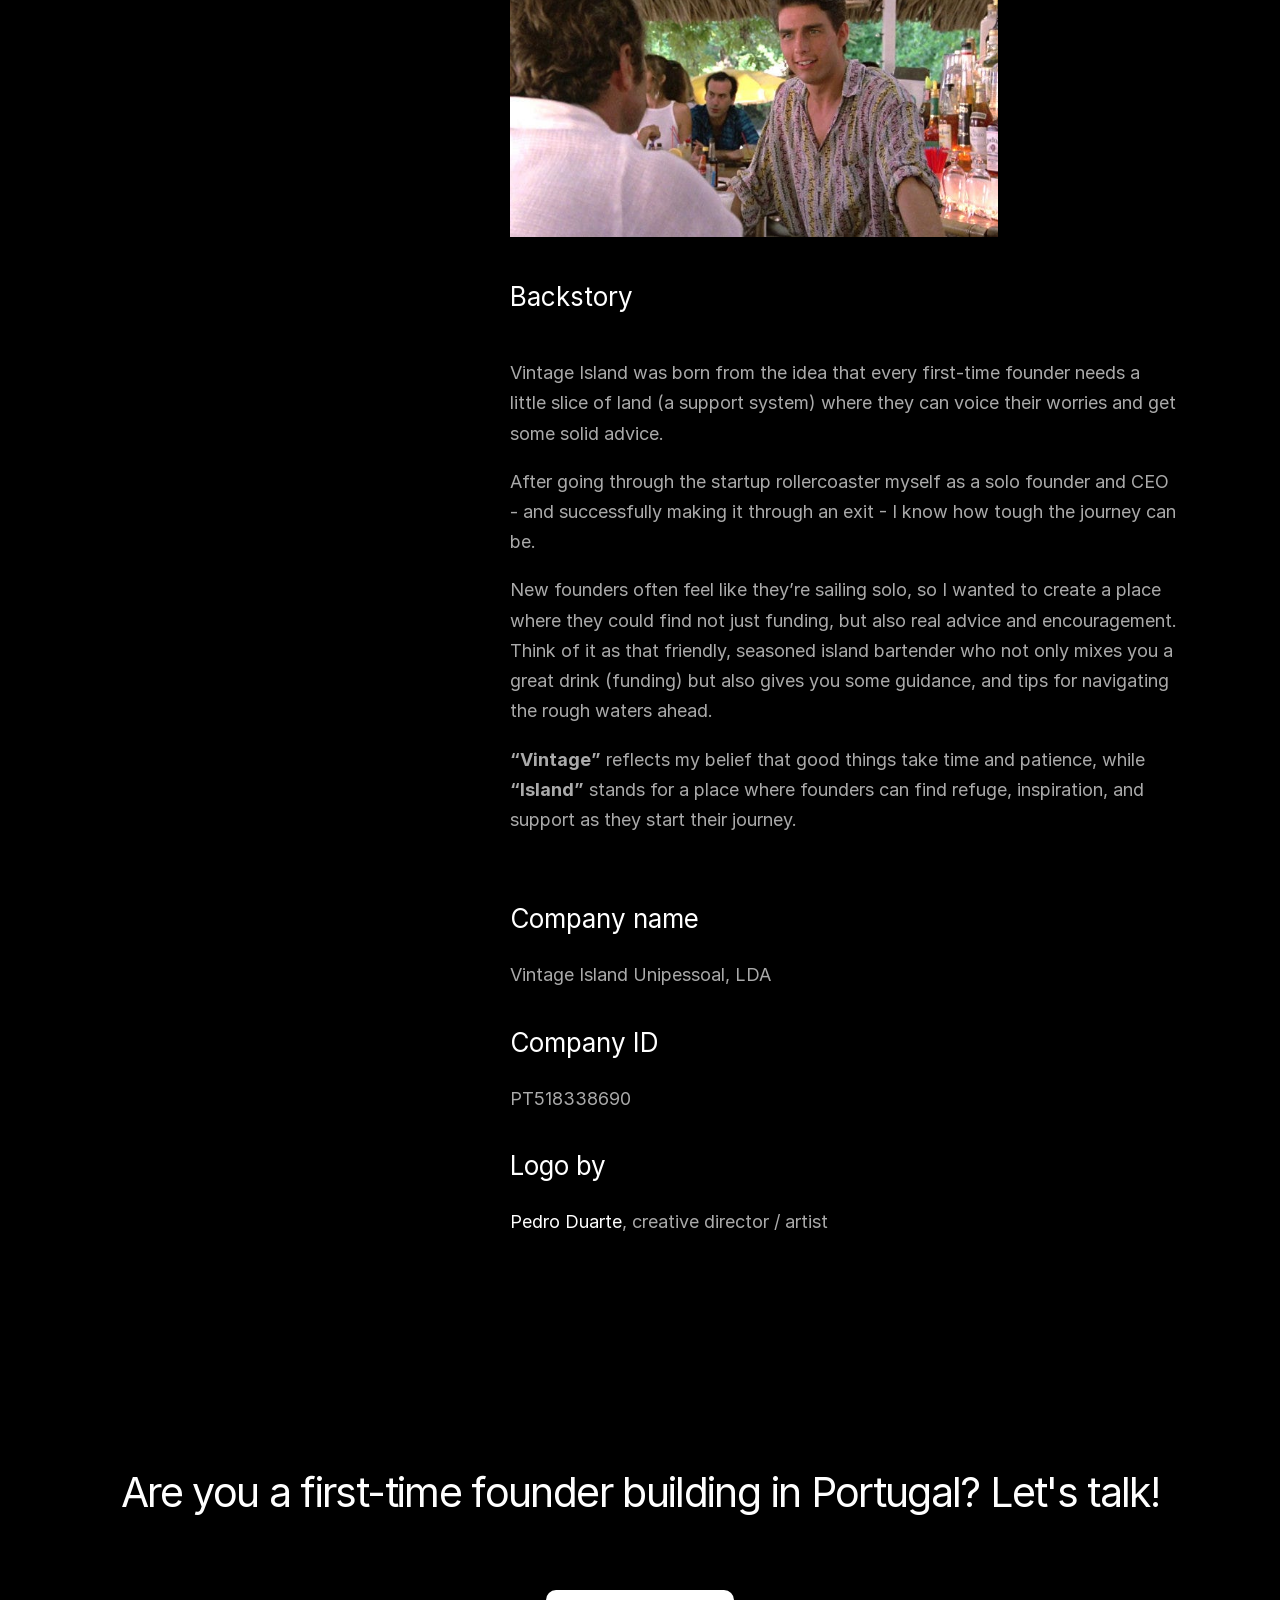
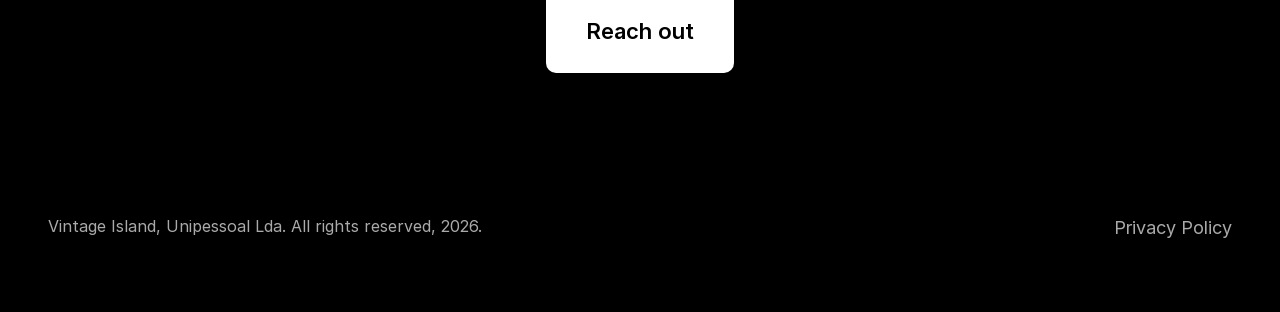
==== commit 33b04907: "Fix About page original images" ====
--- a/about-2/index.html
+++ b/about-2/index.html
@@ -20,7 +20,7 @@
 <div class="about-content">
 <h1>Hi there, my name is Andre Duarte</h1>
 <p>I'm an entrepreneur, angel investor, and advisor to a few startups. Previously, I was the founder and CEO of <a href="/aircourts/">AirCourts</a>, which was later acquired by <a href="https://playtomic.io/" target="_blank" rel="noopener">Playtomic</a> (read the story <a href="/aircourts/">here</a>). Before joining tech, I spent a while working in the energy industry. I hold an MS in Computer Science from the University of Porto.</p>
-<img class="about-portrait" src="/website-images/about-2-image.png" alt="Andre Duarte">
+<img class="about-portrait" src="/website-images/variant-1-6.png" alt="Andre Duarte">
 <a class="linkedin-link" href="https://www.linkedin.com/" target="_blank" rel="noopener" aria-label="LinkedIn"><span>in</span></a>
 </div>
 </section>
@@ -35,7 +35,7 @@
 <section class="about-row vintage-island">
 <h2>Vintage Island</h2>
 <div class="about-content">
-<img class="backstory-image" src="/website-images/about-2-image-2.png" alt="Vintage Island backstory">
+<img class="backstory-image" src="/website-images/about-image.jpg" alt="Vintage Island backstory">
 <h3>Backstory</h3>
 <p>Vintage Island was born from the idea that every first-time founder needs a little slice of land (a support system) where they can voice their worries and get some solid advice.</p>
 <p>After going through the startup rollercoaster myself as a solo founder and CEO - and successfully making it through an exit - I know how tough the journey can be.</p>
--- a/styles.css
+++ b/styles.css
@@ -97,3 +97,43 @@
   .home .portfolio-section{width:100%;max-width:100%}
   .home .portfolio-grid{grid-template-columns:minmax(0,1fr);column-gap:0;row-gap:72px}
 }
+
+
+/* About page — layout based on the supplied Framer screenshots */
+.about-container{max-width:1550px;margin:0 auto;padding:130px 7.8% 0}
+.about-row{display:grid;grid-template-columns:34% minmax(0,1fr);column-gap:4%;margin:0 0 76px}
+.about-row>h2{font-size:30px;line-height:1.3;font-weight:500;letter-spacing:-.035em;margin:0}
+.about-content{max-width:100%;font-size:18px;line-height:1.68;color:#aaa}
+.about-content h1{font-size:27px;line-height:1.35;font-weight:400;letter-spacing:-.025em;color:var(--text);margin:0 0 44px}
+.about-content p{margin:0 0 18px}
+.about-content a{color:var(--text);text-decoration:none}
+.about-content a:hover{text-decoration:underline}
+.about-portrait{display:block;width:min(455px,100%);height:auto;border-radius:12px;margin:44px 0 45px}
+.linkedin-link{display:inline-flex;width:40px;height:40px;align-items:center;justify-content:center;background:#0a66c2;color:#fff!important;border-radius:3px;font:bold 30px/1 Arial,sans-serif}
+.backstory-image{display:block;width:min(488px,100%);height:auto;aspect-ratio:1.78;object-fit:cover;margin:0 0 42px}
+.about-content h3{font-size:26px;font-weight:400;line-height:1.35;color:var(--text);margin:0 0 44px}
+.company-details{padding-top:24px}
+.company-details h3{margin:24px 0 24px}
+.company-details p{margin-bottom:34px}
+.about-cta{text-align:center;padding:120px 0 110px}
+.about-cta h2{font-size:clamp(38px,3.2vw,58px);font-weight:400;line-height:1.25;letter-spacing:-.04em;margin:0 auto 72px;max-width:1450px}
+.about-cta-button{display:inline-flex;align-items:center;justify-content:center;background:#fff;color:#000;padding:23px 40px;border-radius:10px;text-decoration:none;font-size:22px;font-weight:600}
+.about-footer{border:0;margin-top:0;padding:30px max(48px,calc((100vw - 1480px)/2)) 70px;color:#aaa}
+.about-footer a{text-decoration:none;font-size:18px}
+body.light .about-content{color:#595959}
+body.light .about-cta-button{background:#111;color:#fff}
+@media(max-width:760px){
+.about-container{padding:70px 28px 0}
+.about-row{grid-template-columns:1fr;gap:24px;margin-bottom:68px}
+.about-row>h2{font-size:26px}
+.about-content{font-size:16px}
+.about-content h1{font-size:24px;margin-bottom:30px}
+.about-portrait{margin:32px 0}
+.backstory-image{margin-bottom:30px}
+.about-content h3{font-size:23px;margin-bottom:28px}
+.about-cta{padding:65px 28px 80px}
+.about-cta h2{font-size:36px;margin-bottom:45px}
+.about-cta-button{font-size:18px;padding:17px 30px}
+.about-footer{padding:25px 28px 45px;font-size:14px}
+.about-footer a{font-size:14px}
+}
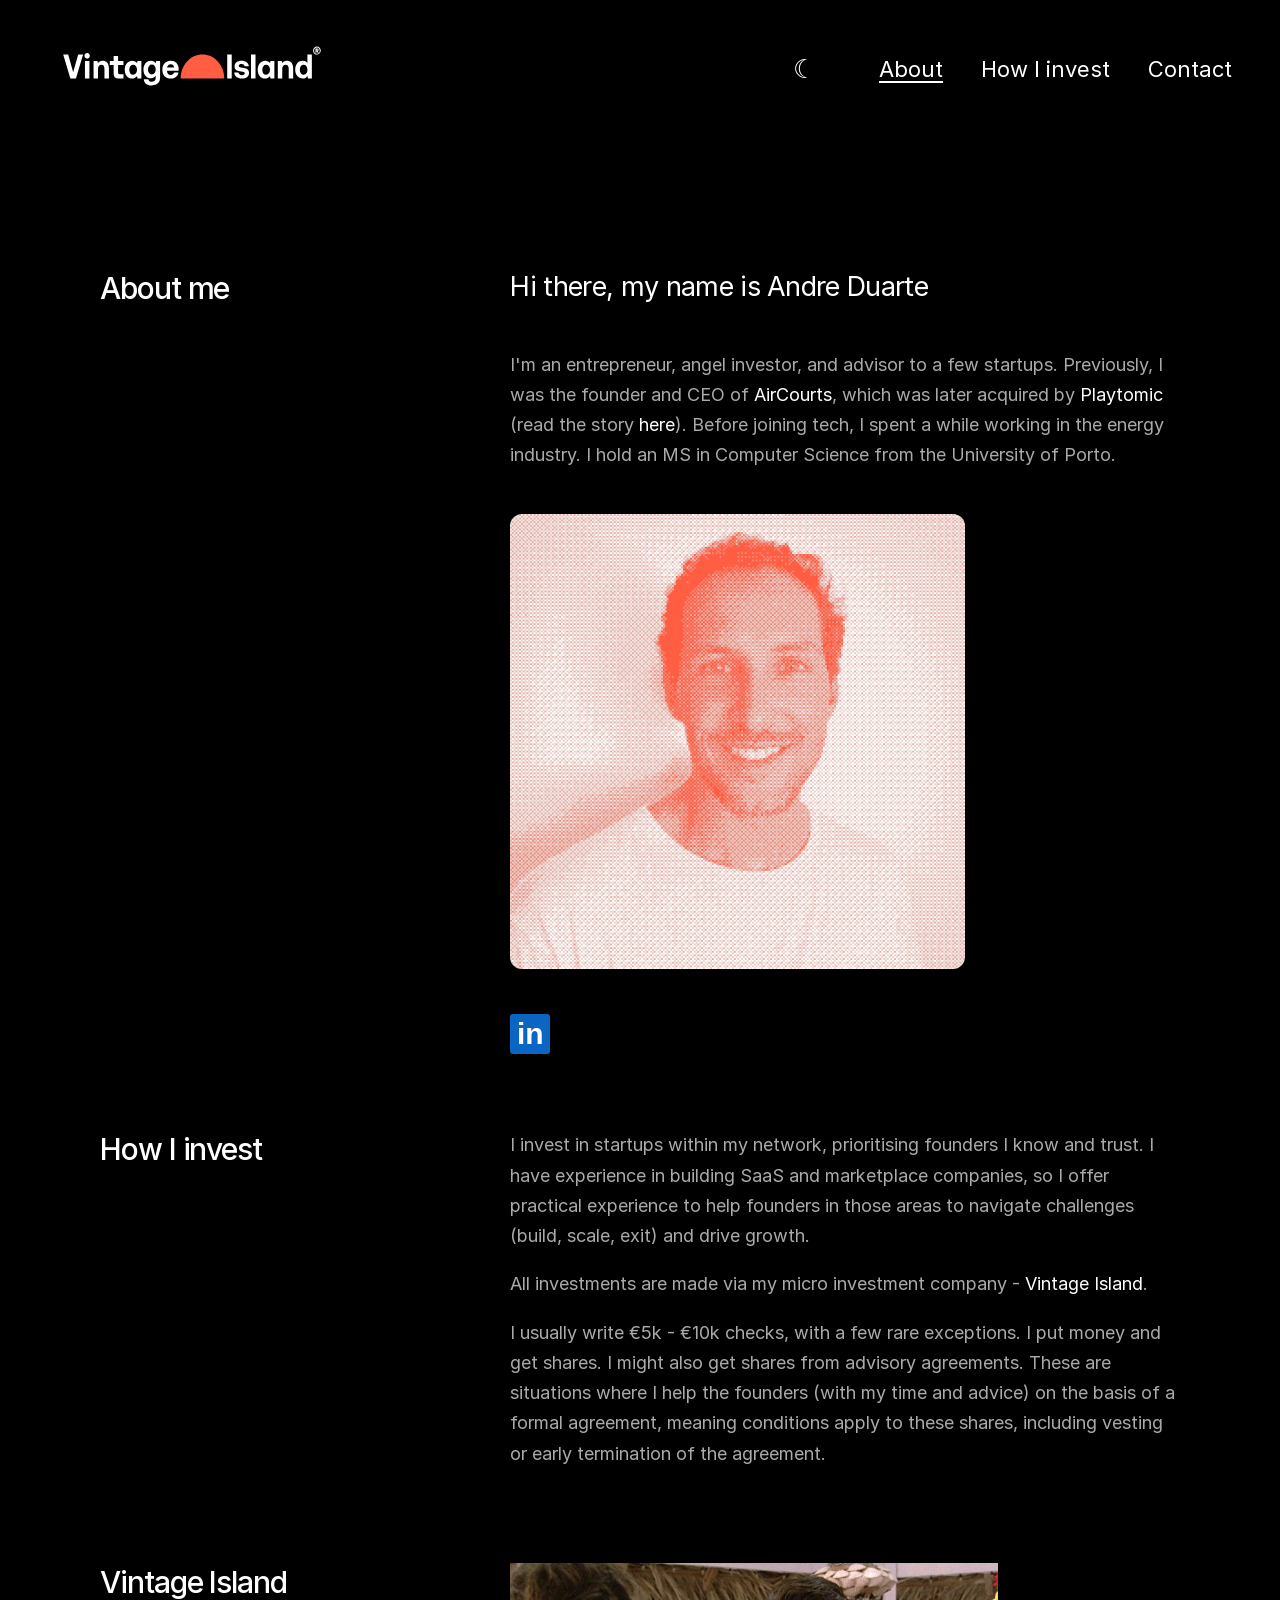
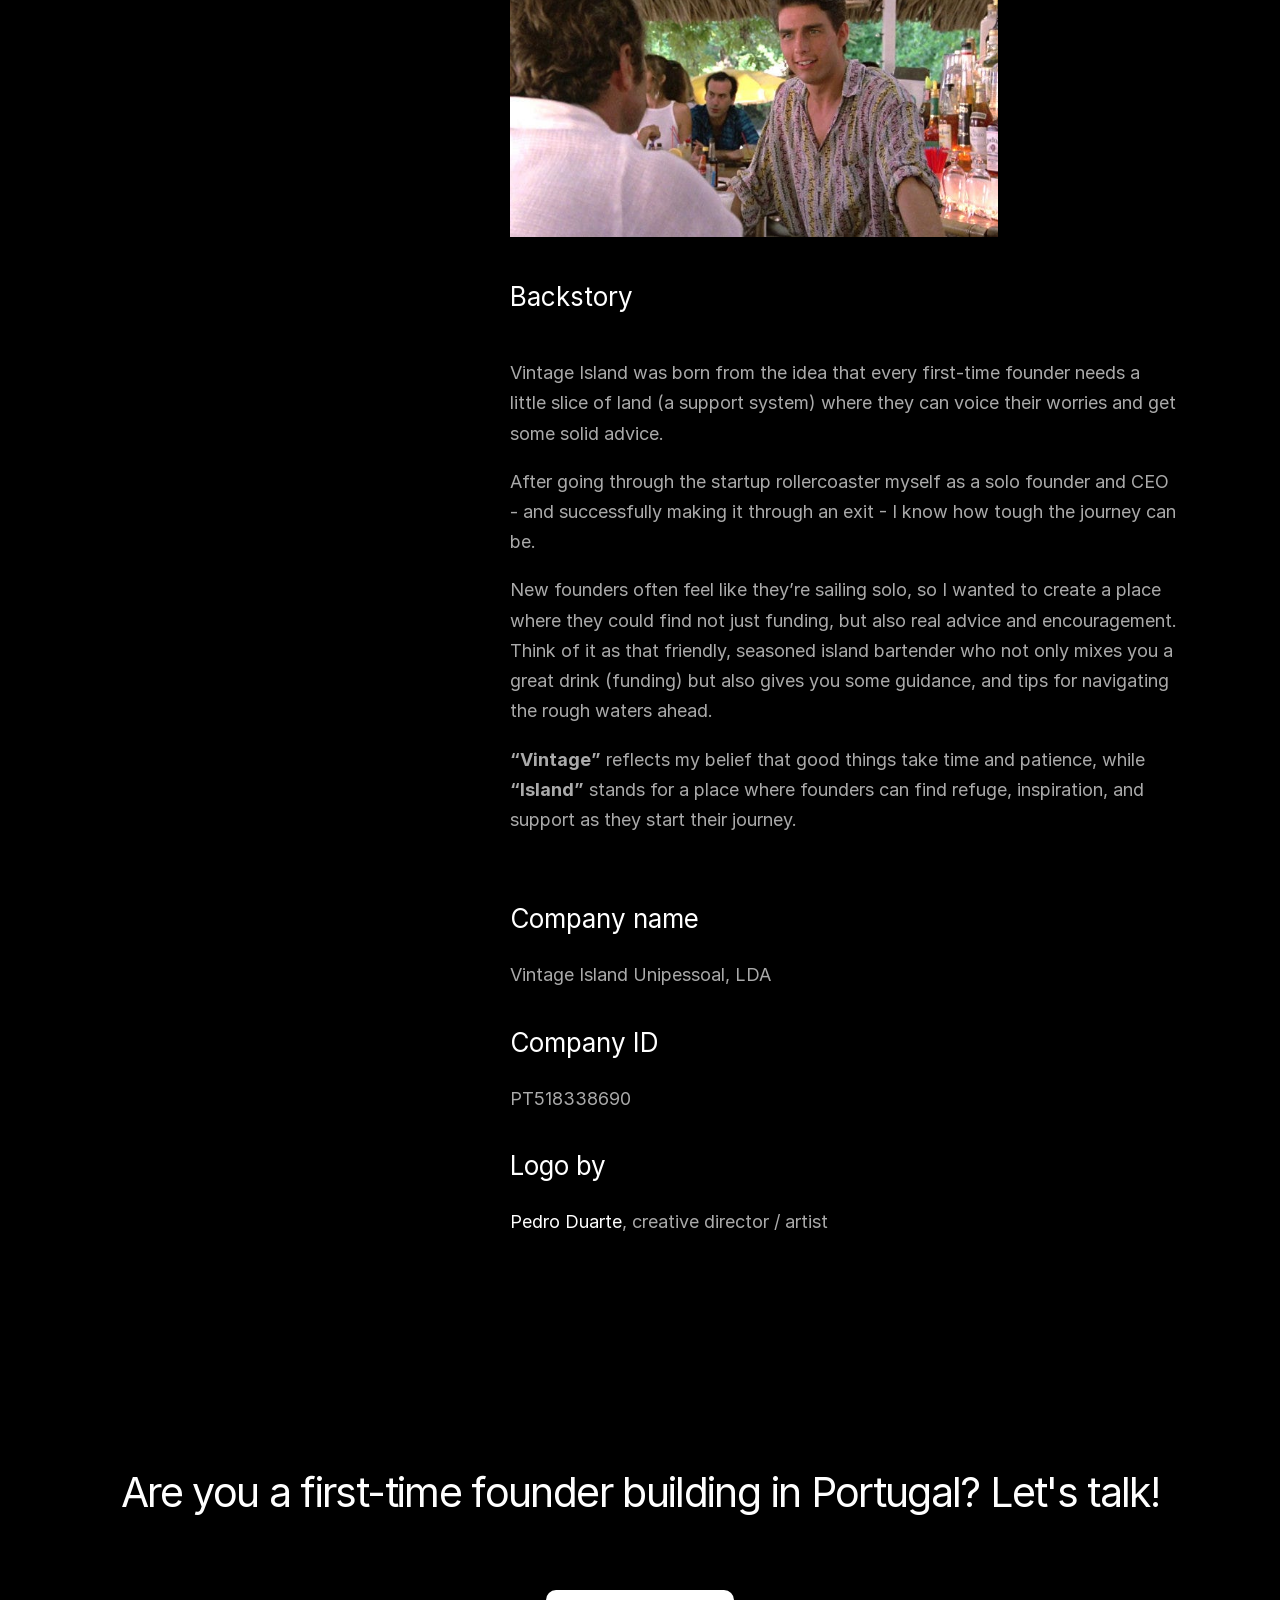
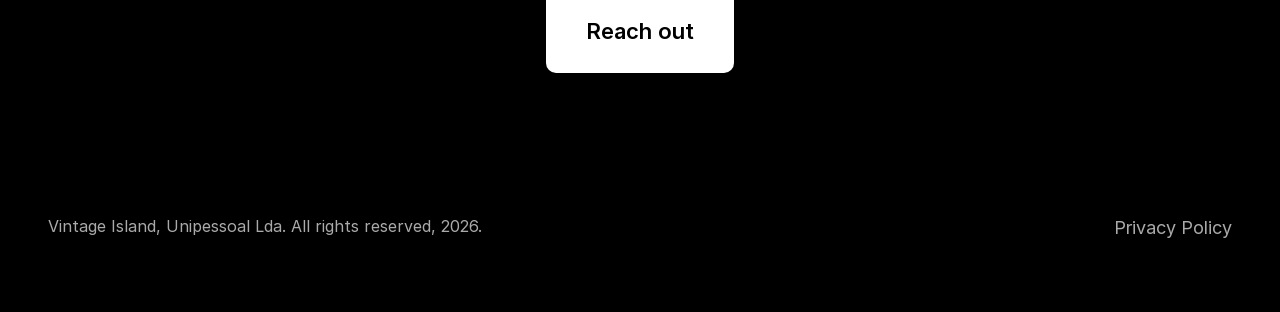
==== commit b47324a7: "Link AirCourts acquisition story on About page" ====
--- a/about-2/index.html
+++ b/about-2/index.html
@@ -19,7 +19,7 @@
 <h2>About me</h2>
 <div class="about-content">
 <h1>Hi there, my name is Andre Duarte</h1>
-<p>I'm an entrepreneur, angel investor, and advisor to a few startups. Previously, I was the founder and CEO of <a href="/aircourts/">AirCourts</a>, which was later acquired by <a href="https://playtomic.io/" target="_blank" rel="noopener">Playtomic</a> (read the story <a href="/aircourts/">here</a>). Before joining tech, I spent a while working in the energy industry. I hold an MS in Computer Science from the University of Porto.</p>
+<p>I'm an entrepreneur, angel investor, and advisor to a few startups. Previously, I was the founder and CEO of <a href="/aircourts/">AirCourts</a>, which was later acquired by <a href="https://playtomic.io/" target="_blank" rel="noopener">Playtomic</a> (read the story <a href="https://www.linkedin.com/pulse/how-i-built-my-startup-got-acquired-6-years-later-andre-duarte-g5i4f/" target="_blank" rel="noopener noreferrer">here</a>). Before joining tech, I spent a while working in the energy industry. I hold an MS in Computer Science from the University of Porto.</p>
 <img class="about-portrait" src="/website-images/variant-1-6.png" alt="Andre Duarte">
 <a class="linkedin-link" href="https://www.linkedin.com/" target="_blank" rel="noopener" aria-label="LinkedIn"><span>in</span></a>
 </div>
--- a/styles.css
+++ b/styles.css
@@ -137,3 +137,69 @@
 .about-footer{padding:25px 28px 45px;font-size:14px}
 .about-footer a{font-size:14px}
 }
+
+
+/* Active primary navigation state */
+.site-header nav a[aria-current="page"]{
+  text-decoration:underline;
+  text-decoration-thickness:1.5px;
+  text-underline-offset:4px;
+}
+
+/* How I invest — faithful layout from the supplied Framer reference */
+body.invest-page-body{min-height:100vh;display:flex;flex-direction:column}
+.invest-page{
+  width:min(100% - 64px,1456px);
+  margin:0 auto;
+  flex:1;
+  display:flex;
+  flex-direction:column;
+  align-items:center;
+  text-align:center;
+  padding:205px 0 0;
+}
+.invest-page h1{
+  margin:0 0 100px;
+  font-size:56px;
+  line-height:1.2;
+  font-weight:400;
+  letter-spacing:-.04em;
+}
+.invest-copy{width:100%;font-size:27px;line-height:1.42;font-weight:400;color:var(--text)}
+.invest-copy p{margin:0 0 40px}
+.invest-reachout{
+  display:inline-flex;
+  align-items:center;
+  justify-content:center;
+  min-width:180px;
+  min-height:80px;
+  margin-top:54px;
+  padding:18px 34px;
+  border-radius:9px;
+  background:#fff;
+  color:#080808;
+  text-decoration:none;
+  font-size:23px;
+  line-height:1.2;
+  font-weight:600;
+}
+.invest-reachout:hover{transform:translateY(-1px)}
+.invest-page-body .site-footer{
+  width:100%;
+  max-width:none;
+  margin:0;
+  padding:26px max(48px,calc((100vw - 1456px)/2)) 76px;
+  border-top:0;
+  color:#aaa;
+  font-size:18px;
+}
+.invest-page-body .site-footer a{text-decoration:none;color:var(--text);font-size:18px}
+@media(max-width:760px){
+  .invest-page{width:calc(100% - 48px);padding-top:135px}
+  .invest-page h1{font-size:42px;margin-bottom:66px}
+  .invest-copy{font-size:20px;line-height:1.5}
+  .invest-copy p{margin-bottom:30px}
+  .invest-reachout{min-height:64px;margin-top:30px;font-size:19px}
+  .invest-page-body .site-footer{padding:24px 24px 48px;font-size:14px}
+  .invest-page-body .site-footer a{font-size:14px}
+}
